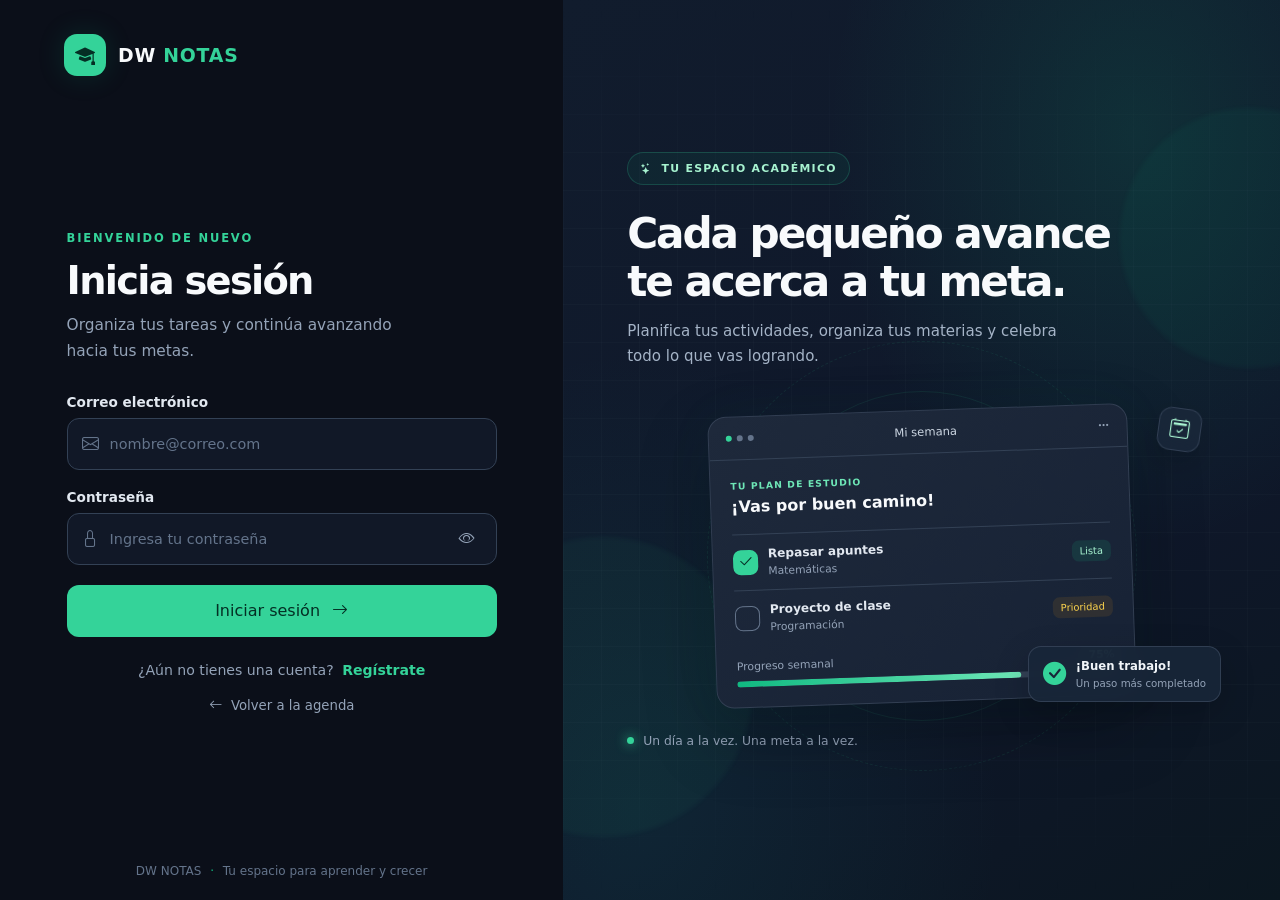
==== login.html @ 7bb685fa "implementacion login frontend, integracion a banner de la agenda" ====
<!DOCTYPE html>
<html lang="es">

<head>
    <meta charset="UTF-8">
    <meta name="viewport" content="width=device-width, initial-scale=1.0">
    <meta name="theme-color" content="#0B0F19">
    <title>Acceso | DW NOTAS</title>

    <link href="https://cdn.jsdelivr.net/npm/bootstrap-icons@1.11.3/font/bootstrap-icons.min.css" rel="stylesheet">
    <link rel="stylesheet" href="./css/root.css">
    <link rel="stylesheet" href="./css/auth/auth.css">
</head>

<body class="auth-body">
    <main class="auth-layout" id="auth-layout">
        <section class="auth-form-panel" aria-label="Formulario de acceso">
            <a class="auth-brand" href="./login.html" aria-label="DW NOTAS, inicio">
                <span class="auth-brand-icon"><i class="bi bi-mortarboard-fill"></i></span>
                <span>DW <strong>NOTAS</strong></span>
            </a>

            <div class="auth-form-wrap">
                <div class="auth-heading">
                    <span class="eyebrow" id="form-eyebrow">BIENVENIDO DE NUEVO</span>
                    <h1 id="form-title">Inicia sesión</h1>
                    <p id="form-description">Organiza tus tareas y continúa avanzando hacia tus metas.</p>
                </div>

                <form id="login-form" class="auth-form" novalidate>
                    <div class="field-group">
                        <label for="login-email">Correo electrónico</label>
                        <div class="input-wrap">
                            <i class="bi bi-envelope" aria-hidden="true"></i>
                            <input type="email" id="login-email" name="email" placeholder="nombre@correo.com"
                                autocomplete="email" required>
                        </div>
                        <small class="field-error" id="login-email-error"></small>
                    </div>

                    <div class="field-group">
                        <div class="label-row">
                            <label for="login-password">Contraseña</label>
                        </div>
                        <div class="input-wrap">
                            <i class="bi bi-lock" aria-hidden="true"></i>
                            <input type="password" id="login-password" name="password"
                                placeholder="Ingresa tu contraseña" autocomplete="current-password" required
                                minlength="8">
                            <button class="password-toggle" type="button" data-toggle-password="login-password"
                                aria-label="Mostrar contraseña" title="Mostrar contraseña">
                                <i class="bi bi-eye" aria-hidden="true"></i>
                            </button>
                        </div>
                        <small class="field-error" id="login-password-error"></small>
                    </div>

                    <p class="form-message" id="login-message" role="status" aria-live="polite"></p>

                    <button class="auth-submit" type="submit">
                        <span>Iniciar sesión</span>
                        <i class="bi bi-arrow-right" aria-hidden="true"></i>
                    </button>
                </form>

                <form id="register-form" class="auth-form" hidden novalidate>
                    <div class="field-group">
                        <label for="register-name">Nombre completo</label>
                        <div class="input-wrap">
                            <i class="bi bi-person" aria-hidden="true"></i>
                            <input type="text" id="register-name" name="name" placeholder="Tu nombre"
                                autocomplete="name" maxlength="100" required>
                        </div>
                        <small class="field-error" id="register-name-error"></small>
                    </div>

                    <div class="field-group">
                        <label for="register-email">Correo electrónico</label>
                        <div class="input-wrap">
                            <i class="bi bi-envelope" aria-hidden="true"></i>
                            <input type="email" id="register-email" name="email" placeholder="nombre@correo.com"
                                autocomplete="email" required>
                        </div>
                        <small class="field-error" id="register-email-error"></small>
                    </div>

                    <div class="field-group">
                        <label for="register-password">Contraseña</label>
                        <div class="input-wrap">
                            <i class="bi bi-lock" aria-hidden="true"></i>
                            <input type="password" id="register-password" name="password"
                                placeholder="Mínimo 8 caracteres" autocomplete="new-password" minlength="8" required>
                            <button class="password-toggle" type="button" data-toggle-password="register-password"
                                aria-label="Mostrar contraseña" title="Mostrar contraseña">
                                <i class="bi bi-eye" aria-hidden="true"></i>
                            </button>
                        </div>
                        <small class="field-error" id="register-password-error"></small>
                    </div>

                    <div class="field-group">
                        <label for="register-confirm-password">Confirmar contraseña</label>
                        <div class="input-wrap">
                            <i class="bi bi-shield-lock" aria-hidden="true"></i>
                            <input type="password" id="register-confirm-password" name="confirmPassword"
                                placeholder="Repite tu contraseña" autocomplete="new-password" required>
                            <button class="password-toggle" type="button"
                                data-toggle-password="register-confirm-password" aria-label="Mostrar contraseña"
                                title="Mostrar contraseña">
                                <i class="bi bi-eye" aria-hidden="true"></i>
                            </button>
                        </div>
                        <small class="field-error" id="register-confirm-password-error"></small>
                    </div>

                    <p class="form-message" id="register-message" role="status" aria-live="polite"></p>

                    <button class="auth-submit" type="submit">
                        <span>Crear cuenta</span>
                        <i class="bi bi-arrow-right" aria-hidden="true"></i>
                    </button>
                </form>

                <p class="auth-switch" id="auth-switch">
                    ¿Aún no tienes una cuenta?
                    <button type="button" id="show-register">Regístrate</button>
                </p>
                <p class="auth-back"><a href="./index.html"><i class="bi bi-arrow-left"></i> Volver a la agenda</a></p>
            </div>

            <p class="auth-footer">DW NOTAS <span>·</span> Tu espacio para aprender y crecer</p>
        </section>

        <aside class="auth-visual-panel" aria-label="Mensaje de bienvenida">
            <div class="visual-glow visual-glow-one"></div>
            <div class="visual-glow visual-glow-two"></div>
            <div class="visual-content">
                <div class="visual-mark"><i class="bi bi-stars"></i> TU ESPACIO ACADÉMICO</div>
                <h2 id="visual-title">Cada pequeño avance<br>te acerca a tu meta.</h2>
                <p id="visual-description">Planifica tus actividades, organiza tus materias y celebra todo lo que vas
                    logrando.</p>

                <div class="study-illustration" aria-hidden="true">
                    <div class="illustration-orbit orbit-one"></div>
                    <div class="illustration-orbit orbit-two"></div>
                    <div class="study-window">
                        <div class="window-top">
                            <div class="window-dots"><span></span><span></span><span></span></div>
                            <span>Mi semana</span>
                            <i class="bi bi-three-dots"></i>
                        </div>
                        <div class="window-body">
                            <div class="window-greeting">
                                <span class="mini-label">TU PLAN DE ESTUDIO</span>
                                <strong>¡Vas por buen camino!</strong>
                            </div>
                            <div class="task-line">
                                <span class="task-check"><i class="bi bi-check2"></i></span>
                                <span class="task-copy"><b>Repasar apuntes</b><small>Matemáticas</small></span>
                                <span class="task-status">Lista</span>
                            </div>
                            <div class="task-line">
                                <span class="task-check task-check-empty"></span>
                                <span class="task-copy"><b>Proyecto de clase</b><small>Programación</small></span>
                                <span class="task-priority">Prioridad</span>
                            </div>
                            <div class="progress-caption"><span>Progreso semanal</span><b>75%</b></div>
                            <div class="mini-progress"><span></span></div>
                        </div>
                    </div>
                    <div class="floating-note note-check"><i class="bi bi-check-circle-fill"></i><span><b>¡Buen
                                trabajo!</b><small>Un paso más completado</small></span></div>
                    <div class="floating-note note-calendar"><i class="bi bi-calendar2-check"></i></div>
                </div>

                <div class="visual-bottom"><span></span> Un día a la vez. Una meta a la vez.</div>
            </div>
        </aside>
    </main>

    <script src="./js/auth/auth.js"></script>
</body>

</html>
---- css/root.css ----
:root {
    
    --verde-neon: #10B981;
    --verde-neon-glow: #34D399;

   
    --azul-oscuro: #0F172A;
    --azul-secundario: #1E293B;
    --fondo: #0B0F19;
    --superficie-card: #1E293B;


    --texto: #F8FAFC;
    --texto-secundario: #94A3B8;
    --borde: #334155;

    
    --blanco: #FFFFFF;
    --alerta-naranja: #F59E0B;
}
---- css/auth/auth.css ----
:root {
    --auth-green: var(--verde-neon, #10B981);
    --auth-green-light: var(--verde-neon-glow, #34D399);
    --auth-bg: var(--fondo, #0B0F19);
    --auth-panel: var(--azul-secundario, #1E293B);
    --auth-text: var(--texto, #F8FAFC);
    --auth-muted: var(--texto-secundario, #94A3B8);
    --auth-border: var(--borde, #334155);
}

* {
    box-sizing: border-box;
}

.auth-body {
    margin: 0;
    min-height: 100vh;
    background: var(--auth-bg);
    color: var(--auth-text);
    font-family: Inter, system-ui, -apple-system, BlinkMacSystemFont, "Segoe UI", sans-serif;
}

.auth-body button,
.auth-body input {
    font: inherit;
}

.auth-body button,
.auth-body a {
    -webkit-tap-highlight-color: transparent;
}

.auth-layout {
    display: grid;
    grid-template-columns: minmax(410px, 0.88fr) minmax(480px, 1.12fr);
    min-height: 100vh;
    overflow: hidden;
}

.auth-form-panel {
    position: relative;
    display: flex;
    flex-direction: column;
    justify-content: space-between;
    padding: 34px clamp(28px, 5vw, 76px) 22px;
    background: var(--auth-bg);
    z-index: 1;
}

.auth-brand {
    display: inline-flex;
    align-items: center;
    gap: 12px;
    width: fit-content;
    color: var(--auth-text);
    text-decoration: none;
    font-size: 1.18rem;
    font-weight: 600;
    letter-spacing: .04em;
}

.auth-brand strong {
    color: var(--auth-green-light);
}

.auth-brand-icon {
    display: grid;
    place-items: center;
    width: 42px;
    height: 42px;
    border-radius: 13px;
    color: #052e24;
    background: var(--auth-green-light);
    box-shadow: 0 0 28px #10b98126;
    font-size: 1.25rem;
}

.auth-form-wrap {
    width: 100%;
    max-width: 430px;
    margin: 38px auto;
}

.auth-heading {
    margin-bottom: 30px;
}

.eyebrow {
    color: var(--auth-green-light);
    font-size: .72rem;
    font-weight: 800;
    letter-spacing: .16em;
}

.auth-heading h1 {
    margin: 12px 0 10px;
    font-size: clamp(2rem, 3vw, 2.6rem);
    font-weight: 750;
    letter-spacing: -.045em;
}

.auth-heading p {
    margin: 0;
    max-width: 370px;
    color: var(--auth-muted);
    font-size: .96rem;
    line-height: 1.65;
}

.auth-form {
    display: grid;
    gap: 19px;
}

.auth-form[hidden] {
    display: none;
}

.field-group {
    min-width: 0;
}

.field-group>label,
.label-row>label {
    display: block;
    margin-bottom: 8px;
    color: #E2E8F0;
    font-size: .85rem;
    font-weight: 600;
}

.label-row {
    display: flex;
    justify-content: space-between;
    align-items: center;
}

.input-wrap {
    display: flex;
    align-items: center;
    min-height: 52px;
    padding: 0 14px;
    gap: 11px;
    border: 1px solid var(--auth-border);
    border-radius: 12px;
    background: #111827;
    transition: border-color .2s, box-shadow .2s, background .2s;
}

.input-wrap:focus-within {
    border-color: var(--auth-green);
    background: #111b28;
    box-shadow: 0 0 0 3px #10b98120;
}

.input-wrap>i {
    color: #64748B;
    font-size: 1.05rem;
}

.input-wrap input {
    width: 100%;
    min-width: 0;
    padding: 14px 0;
    border: 0;
    outline: 0;
    color: var(--auth-text);
    background: transparent;
    font-size: .9rem;
}

.input-wrap input::placeholder {
    color: #64748B;
}

.password-toggle {
    display: grid;
    flex: 0 0 30px;
    place-items: center;
    width: 30px;
    height: 34px;
    padding: 0;
    border: 0;
    color: var(--auth-muted);
    background: transparent;
    cursor: pointer;
}

.password-toggle:hover {
    color: var(--auth-green-light);
}

.field-error {
    display: block;
    min-height: 0;
    margin-top: 5px;
    color: #FDA4AF;
    font-size: .76rem;
}

.field-error:empty {
    display: none;
}

.input-wrap.invalid {
    border-color: #FB7185;
}

.form-message {
    margin: -5px 0 0;
    color: var(--auth-muted);
    font-size: .84rem;
    line-height: 1.5;
}

.form-message:empty {
    display: none;
}

.form-message.error {
    color: #FDA4AF;
}

.form-message.success {
    color: var(--auth-green-light);
}

.auth-submit {
    display: flex;
    align-items: center;
    justify-content: center;
    gap: 12px;
    min-height: 52px;
    margin-top: 1px;
    padding: 0 20px;
    border: 0;
    border-radius: 12px;
    color: #042F24;
    background: var(--auth-green-light);
    font-weight: 750;
    cursor: pointer;
    transition: transform .2s, box-shadow .2s, background .2s;
}

.auth-submit:hover {
    transform: translateY(-1px);
    background: #6EE7B7;
    box-shadow: 0 10px 28px #10b98126;
}

.auth-submit:focus-visible,
.auth-switch button:focus-visible,
.password-toggle:focus-visible {
    outline: 2px solid var(--auth-green-light);
    outline-offset: 3px;
}

.auth-switch {
    margin: 25px 0 0;
    color: var(--auth-muted);
    text-align: center;
    font-size: .88rem;
}

.auth-switch button {
    padding: 0 0 0 4px;
    border: 0;
    color: var(--auth-green-light);
    background: transparent;
    font-weight: 700;
    cursor: pointer;
}

.auth-switch button:hover {
    text-decoration: underline;
}

.auth-back {
    margin: 20px 0 0;
    text-align: center;
    font-size: .83rem;
}

.auth-back a {
    color: #94A3B8;
    text-decoration: none;
}

.auth-back a:hover {
    color: var(--auth-green-light);
}

.auth-back i {
    margin-right: 5px;
}

.auth-footer {
    margin: 0;
    color: #64748B;
    text-align: center;
    font-size: .75rem;
}

.auth-footer span {
    padding: 0 5px;
    color: var(--auth-green);
}

.auth-visual-panel {
    position: relative;
    display: flex;
    align-items: center;
    justify-content: center;
    min-width: 0;
    padding: 50px clamp(28px, 5vw, 76px);
    overflow: hidden;
    background:
        radial-gradient(ellipse at 80% 15%, #10b98124, transparent 38%),
        radial-gradient(ellipse at 10% 90%, #0f766e26, transparent 40%),
        linear-gradient(145deg, #111C2D, #0F172A 65%, #0B1720);
}

.auth-visual-panel::before {
    position: absolute;
    inset: 0;
    background-image: linear-gradient(#94A3B808 1px, transparent 1px), linear-gradient(90deg, #94A3B808 1px, transparent 1px);
    background-size: 38px 38px;
    mask-image: linear-gradient(to bottom, transparent, #000 20%, #000 80%, transparent);
    content: "";
}

.visual-glow {
    position: absolute;
    border-radius: 50%;
    filter: blur(2px);
    pointer-events: none;
}

.visual-glow-one {
    top: 12%;
    right: -100px;
    width: 260px;
    height: 260px;
    background: #10b9810d;
}

.visual-glow-two {
    bottom: 7%;
    left: -110px;
    width: 300px;
    height: 300px;
    background: #34d3990c;
}

.visual-content {
    position: relative;
    z-index: 1;
    width: 100%;
    max-width: 590px;
}

.visual-mark {
    display: inline-flex;
    align-items: center;
    gap: 9px;
    padding: 9px 12px;
    border: 1px solid #34D39935;
    border-radius: 999px;
    color: #A7F3D0;
    background: #10B98112;
    font-size: .68rem;
    font-weight: 800;
    letter-spacing: .12em;
}

.visual-content h2 {
    margin: 25px 0 13px;
    color: #F8FAFC;
    font-size: clamp(2rem, 3.3vw, 3rem);
    font-weight: 780;
    line-height: 1.13;
    letter-spacing: -.05em;
}

.visual-content>p {
    max-width: 430px;
    margin: 0;
    color: #A5B4C7;
    line-height: 1.7;
    font-size: .94rem;
}

.study-illustration {
    position: relative;
    min-height: 340px;
    margin: 16px 0 8px;
    display: grid;
    place-items: center;
}

.illustration-orbit {
    position: absolute;
    border: 1px solid #34D39918;
    border-radius: 50%;
}

.orbit-one {
    width: 330px;
    height: 330px;
}

.orbit-two {
    width: 430px;
    height: 430px;
    border-style: dashed;
}

.study-window {
    position: relative;
    z-index: 1;
    width: min(100%, 420px);
    border: 1px solid #64748B50;
    border-radius: 18px;
    overflow: hidden;
    background: linear-gradient(145deg, #1E293B, #172235);
    box-shadow: 0 28px 70px #00000040, 0 0 55px #10b9810b;
    transform: rotate(-2deg);
}

.window-top {
    display: flex;
    align-items: center;
    justify-content: space-between;
    padding: 14px 17px;
    border-bottom: 1px solid #334155;
    color: #CBD5E1;
    font-size: .72rem;
}

.window-dots {
    display: flex;
    gap: 5px;
}

.window-dots span {
    width: 6px;
    height: 6px;
    border-radius: 50%;
    background: #64748B;
}

.window-dots span:first-child {
    background: #34D399;
}

.window-top>i {
    color: #94A3B8;
}

.window-body {
    padding: 20px;
}

.window-greeting {
    display: grid;
    gap: 6px;
    margin-bottom: 18px;
}

.mini-label {
    color: #6EE7B7;
    font-size: .58rem;
    font-weight: 800;
    letter-spacing: .12em;
}

.window-greeting strong {
    font-size: 1rem;
}

.task-line {
    display: flex;
    align-items: center;
    gap: 10px;
    padding: 12px 0;
    border-top: 1px solid #334155;
}

.task-check {
    display: grid;
    flex: 0 0 25px;
    place-items: center;
    width: 25px;
    height: 25px;
    border-radius: 8px;
    color: #052E24;
    background: #34D399;
}

.task-check-empty {
    border: 1px solid #64748B;
    background: transparent;
}

.task-copy {
    display: grid;
    flex: 1;
    gap: 4px;
    min-width: 0;
}

.task-copy b {
    overflow: hidden;
    color: #E2E8F0;
    font-size: .76rem;
    font-weight: 650;
    text-overflow: ellipsis;
    white-space: nowrap;
}

.task-copy small {
    color: #94A3B8;
    font-size: .67rem;
}

.task-status {
    padding: 5px 8px;
    border-radius: 7px;
    color: #A7F3D0;
    background: #10B9811F;
    font-size: .62rem;
}

.task-priority {
    padding: 5px 8px;
    border-radius: 7px;
    color: #FCD34D;
    background: #F59E0B1A;
    font-size: .62rem;
}

.progress-caption {
    display: flex;
    justify-content: space-between;
    margin: 14px 0 8px;
    color: #94A3B8;
    font-size: .68rem;
}

.progress-caption b {
    color: #A7F3D0;
}

.mini-progress {
    height: 6px;
    border-radius: 99px;
    overflow: hidden;
    background: #334155;
}

.mini-progress span {
    display: block;
    width: 75%;
    height: 100%;
    border-radius: inherit;
    background: linear-gradient(90deg, #10B981, #6EE7B7);
}

.floating-note {
    position: absolute;
    z-index: 2;
    display: flex;
    align-items: center;
    gap: 10px;
    border: 1px solid #64748B55;
    border-radius: 13px;
    background: #182638ed;
    box-shadow: 0 12px 35px #00000030;
    backdrop-filter: blur(12px);
}

.note-check {
    right: -5px;
    bottom: 24px;
    padding: 12px 14px;
}

.note-check>i {
    color: #34D399;
    font-size: 1.45rem;
}

.note-check span {
    display: grid;
    gap: 4px;
}

.note-check b {
    color: #F1F5F9;
    font-size: .73rem;
}

.note-check small {
    color: #94A3B8;
    font-size: .64rem;
}

.note-calendar {
    top: 22px;
    right: 15px;
    display: grid;
    place-items: center;
    width: 43px;
    height: 43px;
    color: #A7F3D0;
    font-size: 1.2rem;
    transform: rotate(8deg);
}

.visual-bottom {
    display: flex;
    align-items: center;
    gap: 9px;
    color: #94A3B8;
    font-size: .77rem;
}

.visual-bottom span {
    width: 7px;
    height: 7px;
    border-radius: 50%;
    background: #34D399;
    box-shadow: 0 0 12px #34D399;
}


.auth-layout.register-mode {
    grid-template-columns: minmax(480px, 1.12fr) minmax(410px, .88fr);
}

.auth-layout.register-mode .auth-form-panel {
    order: 2;
}

.auth-layout.register-mode .auth-visual-panel {
    order: 1;
}

.auth-layout.register-mode .study-window {
    transform: rotate(2deg);
}

@media (max-width: 1050px) {
    .auth-layout {
        grid-template-columns: minmax(360px, .95fr) minmax(380px, 1.05fr);
    }

    .auth-layout.register-mode {
        grid-template-columns: minmax(380px, 1.05fr) minmax(360px, .95fr);
    }

    .auth-form-panel {
        padding-inline: 30px;
    }

    .auth-visual-panel {
        padding-inline: 28px;
    }

    .visual-content h2 {
        font-size: 2.2rem;
    }

    .study-illustration {
        min-height: 300px;
    }

    .orbit-two {
        width: 370px;
        height: 370px;
    }
}

@media (max-width: 760px) {

    .auth-layout,
    .auth-layout.register-mode {
        display: block;
        min-height: 100vh;
    }

    .auth-visual-panel {
        display: none;
    }

    .auth-form-panel {
        min-height: 100vh;
        padding: 24px 22px 18px;
    }

    .auth-form-wrap {
        max-width: 430px;
        margin: 44px auto;
    }

    .auth-heading h1 {
        font-size: 2.15rem;
    }

    .auth-footer {
        padding-top: 12px;
    }
}

@media (max-width: 380px) {
    .auth-form-panel {
        padding-inline: 17px;
    }

    .auth-heading h1 {
        font-size: 1.9rem;
    }

    .auth-switch {
        font-size: .82rem;
    }
}

@media (prefers-reduced-motion: reduce) {

    *,
    *::before,
    *::after {
        scroll-behavior: auto !important;
        transition-duration: .01ms !important;
    }
}
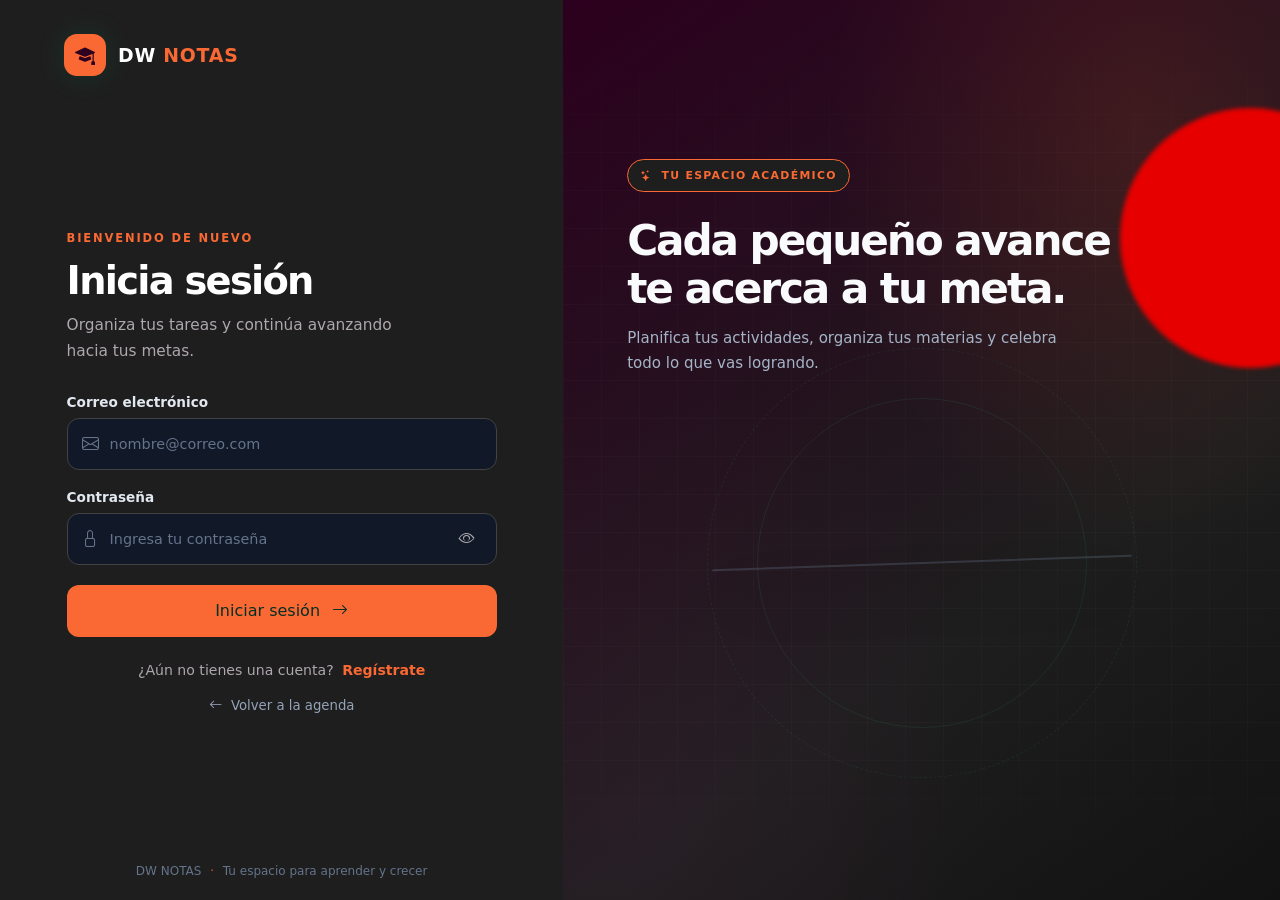
==== commit 169089d7: "refactorizacion color, tarjetas panel HOY" ====
--- a/login.html
+++ b/login.html
@@ -144,37 +144,9 @@
                     <div class="illustration-orbit orbit-one"></div>
                     <div class="illustration-orbit orbit-two"></div>
                     <div class="study-window">
-                        <div class="window-top">
-                            <div class="window-dots"><span></span><span></span><span></span></div>
-                            <span>Mi semana</span>
-                            <i class="bi bi-three-dots"></i>
-                        </div>
-                        <div class="window-body">
-                            <div class="window-greeting">
-                                <span class="mini-label">TU PLAN DE ESTUDIO</span>
-                                <strong>¡Vas por buen camino!</strong>
-                            </div>
-                            <div class="task-line">
-                                <span class="task-check"><i class="bi bi-check2"></i></span>
-                                <span class="task-copy"><b>Repasar apuntes</b><small>Matemáticas</small></span>
-                                <span class="task-status">Lista</span>
-                            </div>
-                            <div class="task-line">
-                                <span class="task-check task-check-empty"></span>
-                                <span class="task-copy"><b>Proyecto de clase</b><small>Programación</small></span>
-                                <span class="task-priority">Prioridad</span>
-                            </div>
-                            <div class="progress-caption"><span>Progreso semanal</span><b>75%</b></div>
-                            <div class="mini-progress"><span></span></div>
-                        </div>
                     </div>
-                    <div class="floating-note note-check"><i class="bi bi-check-circle-fill"></i><span><b>¡Buen
-                                trabajo!</b><small>Un paso más completado</small></span></div>
-                    <div class="floating-note note-calendar"><i class="bi bi-calendar2-check"></i></div>
+
                 </div>
-
-                <div class="visual-bottom"><span></span> Un día a la vez. Una meta a la vez.</div>
-            </div>
         </aside>
     </main>
 
--- a/css/root.css
+++ b/css/root.css
@@ -1,4 +1,24 @@
+:root {
+    
+    --verde-neon: var(--acento-principal, #E95420);
+    --verde-neon-glow: var(--acento-glow, #FA6933);
 
+   
+    --azul-oscuro: var(--menu-fondo, #2C001E);
+    --azul-secundario: var(--menu-activo, #5E2750);
+    --fondo: #1E1E1E;
+    --superficie-card: #2D2D2D;
+
+
+    --texto: #FFFFFF;
+    --texto-secundario: #AEA7AE;
+    --borde: #424242;
+
+    
+    --blanco: #FFFFFF;
+    --alerta-naranja: var(--alerta-green, #38C172);
+}
+/*
 :root {
     
     --verde-neon: #10B981;
@@ -18,4 +38,28 @@
     
     --blanco: #FFFFFF;
     --alerta-naranja: #F59E0B;
-}+}
+    */
+/*
+:root {
+    
+    --acento-principal: #FF6B4A;
+    --acento-glow: #FF8E72;
+
+   
+    --menu-fondo: #2B2D42;
+    --menu-activo: #4A4E69;
+    --fondo: #FDFBF7;
+    --superficie-card: #FFFFFF;
+
+
+    --texto: #2B2D42;
+    --texto-secundario: #6C757D;
+    --borde: #334155;
+
+    
+    --blanco: #FFFFFF;
+    --alerta-coral: #F59E0B;
+}
+*/
+
--- a/css/auth/auth.css
+++ b/css/auth/auth.css
@@ -1,11 +1,11 @@
 :root {
-    --auth-green: var(--verde-neon, #10B981);
-    --auth-green-light: var(--verde-neon-glow, #34D399);
-    --auth-bg: var(--fondo, #0B0F19);
-    --auth-panel: var(--azul-secundario, #1E293B);
+    --auth-green: var(--acento-principal, #E95420);
+    --auth-green-light: var(--acento-glow, #FA6933);
+    --auth-bg: var(--fondo, #1E1E1E);
+    --auth-panel: var(--menu-activo, #5E2750);
     --auth-text: var(--texto, #F8FAFC);
-    --auth-muted: var(--texto-secundario, #94A3B8);
-    --auth-border: var(--borde, #334155);
+    --auth-muted: var(--texto-secundario, #AEA7AE);
+    --auth-border: var(--borde, #424242);
 }
 
 * {
@@ -69,7 +69,7 @@
     width: 42px;
     height: 42px;
     border-radius: 13px;
-    color: #052e24;
+    color: #2C001E;
     background: var(--auth-green-light);
     box-shadow: 0 0 28px #10b98126;
     font-size: 1.25rem;
@@ -244,7 +244,7 @@
 
 .auth-submit:hover {
     transform: translateY(-1px);
-    background: #6EE7B7;
+    background: #ef4444;
     box-shadow: 0 10px 28px #10b98126;
 }
 
@@ -315,15 +315,16 @@
     padding: 50px clamp(28px, 5vw, 76px);
     overflow: hidden;
     background:
-        radial-gradient(ellipse at 80% 15%, #10b98124, transparent 38%),
-        radial-gradient(ellipse at 10% 90%, #0f766e26, transparent 40%),
-        linear-gradient(145deg, #111C2D, #0F172A 65%, #0B1720);
-}
+        radial-gradient(ellipse at 80% 15%, #e9542024, transparent 38%),
+        radial-gradient(ellipse at 10% 90%, #5e275026, transparent 40%),
+        linear-gradient(145deg, #2C001E, #1E1E1E 65%, #121212);
+}
+
 
 .auth-visual-panel::before {
     position: absolute;
     inset: 0;
-    background-image: linear-gradient(#94A3B808 1px, transparent 1px), linear-gradient(90deg, #94A3B808 1px, transparent 1px);
+    background-image: linear-gradient(#aea7ae08 1px, transparent 1px), linear-gradient(90deg, #aea7ae08 1px, transparent 1px);
     background-size: 38px 38px;
     mask-image: linear-gradient(to bottom, transparent, #000 20%, #000 80%, transparent);
     content: "";
@@ -341,7 +342,7 @@
     right: -100px;
     width: 260px;
     height: 260px;
-    background: #10b9810d;
+    background: #e60000;
 }
 
 .visual-glow-two {
@@ -349,7 +350,7 @@
     left: -110px;
     width: 300px;
     height: 300px;
-    background: #34d3990c;
+    background: #380829);
 }
 
 .visual-content {
@@ -364,10 +365,10 @@
     align-items: center;
     gap: 9px;
     padding: 9px 12px;
-    border: 1px solid #34D39935;
+    border: 1px solid #FA6933;
     border-radius: 999px;
-    color: #A7F3D0;
-    background: #10B98112;
+    color: #FA6933;
+    background: #1E1E1E;
     font-size: .68rem;
     font-weight: 800;
     letter-spacing: .12em;
@@ -468,7 +469,7 @@
 }
 
 .mini-label {
-    color: #6EE7B7;
+    color: #FA6933;
     font-size: .58rem;
     font-weight: 800;
     letter-spacing: .12em;
@@ -486,21 +487,9 @@
     border-top: 1px solid #334155;
 }
 
-.task-check {
-    display: grid;
-    flex: 0 0 25px;
-    place-items: center;
-    width: 25px;
-    height: 25px;
-    border-radius: 8px;
-    color: #052E24;
-    background: #34D399;
-}
-
-.task-check-empty {
-    border: 1px solid #64748B;
-    background: transparent;
-}
+
+
+
 
 .task-copy {
     display: grid;
@@ -526,8 +515,8 @@
 .task-status {
     padding: 5px 8px;
     border-radius: 7px;
-    color: #A7F3D0;
-    background: #10B9811F;
+    color: #1E1E1E;
+    background: #E95420;
     font-size: .62rem;
 }
 
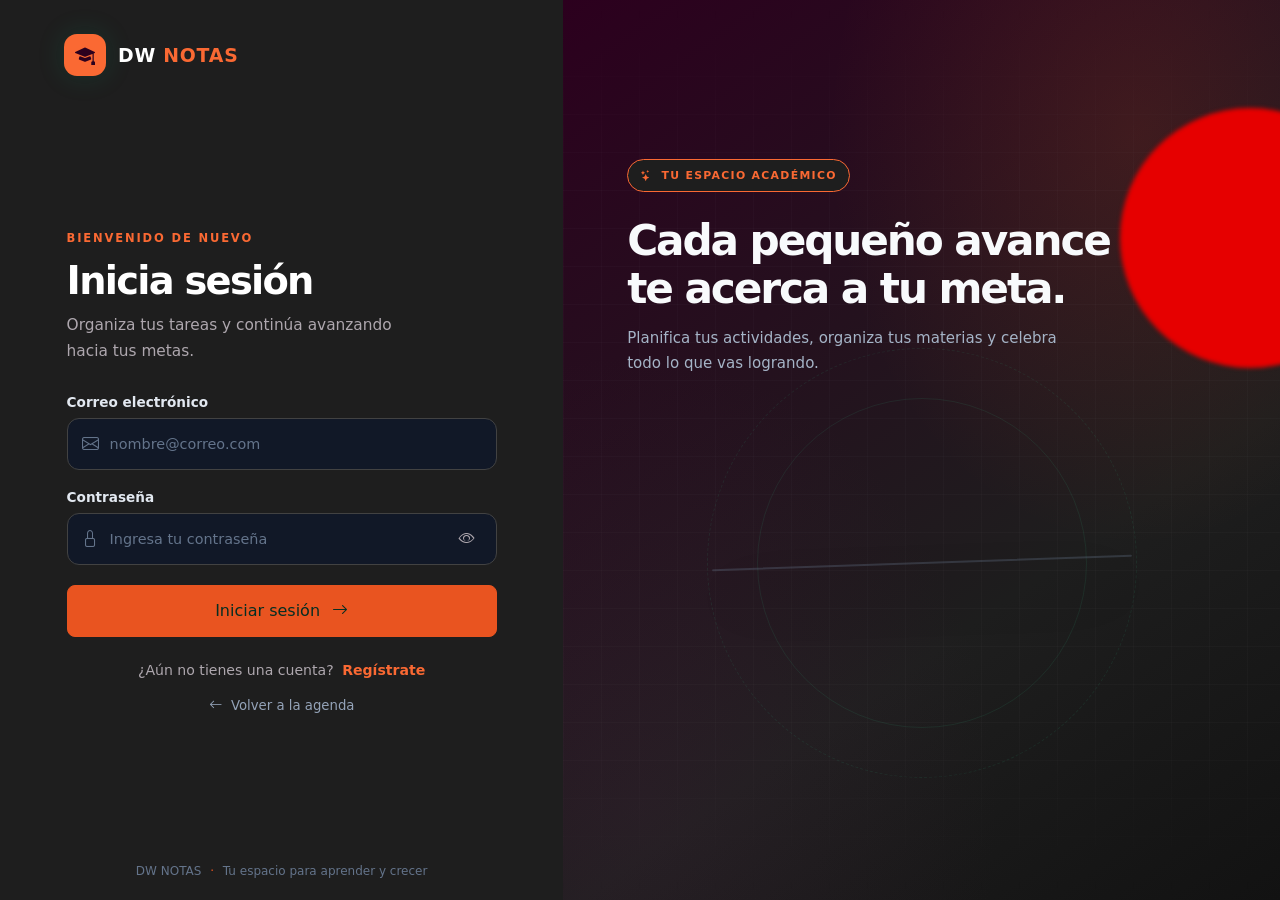
==== commit 251fe118: "Refactorizacion de estilos" ====
--- a/login.html
+++ b/login.html
@@ -57,7 +57,7 @@
 
                     <p class="form-message" id="login-message" role="status" aria-live="polite"></p>
 
-                    <button class="auth-submit" type="submit">
+                    <button class=" btn-principal auth-submit" type="submit">
                         <span>Iniciar sesión</span>
                         <i class="bi bi-arrow-right" aria-hidden="true"></i>
                     </button>
@@ -115,7 +115,7 @@
 
                     <p class="form-message" id="register-message" role="status" aria-live="polite"></p>
 
-                    <button class="auth-submit" type="submit">
+                    <button class="btn-principal auth-submit" type="submit">
                         <span>Crear cuenta</span>
                         <i class="bi bi-arrow-right" aria-hidden="true"></i>
                     </button>
--- a/css/root.css
+++ b/css/root.css
@@ -1,14 +1,12 @@
 :root {
     
-    --verde-neon: var(--acento-principal, #E95420);
-    --verde-neon-glow: var(--acento-glow, #FA6933);
-
+    --acento-principal: #E95420;
+    --acento-glow: #FA6933;
    
-    --azul-oscuro: var(--menu-fondo, #2C001E);
-    --azul-secundario: var(--menu-activo, #5E2750);
+    --menu-fondo: #2C001E;
+    --menu-activo: #5E2750;
     --fondo: #1E1E1E;
     --superficie-card: #2D2D2D;
-
 
     --texto: #FFFFFF;
     --texto-secundario: #AEA7AE;
@@ -16,50 +14,41 @@
 
     
     --blanco: #FFFFFF;
-    --alerta-naranja: var(--alerta-green, #38C172);
+    --alerta-green: #38C172;
 }
-/*
-:root {
-    
-    --verde-neon: #10B981;
-    --verde-neon-glow: #34D399;
-
-   
-    --azul-oscuro: #0F172A;
-    --azul-secundario: #1E293B;
-    --fondo: #0B0F19;
-    --superficie-card: #1E293B;
 
 
-    --texto: #F8FAFC;
-    --texto-secundario: #94A3B8;
-    --borde: #334155;
 
-    
-    --blanco: #FFFFFF;
-    --alerta-naranja: #F59E0B;
+/* Boton principal de eliminar */
+.boton-eliminar {
+    padding: 8px 14px;
+    margin-top: 12px;
+    border: 1px solid #ef4444;
+    border-radius: 8px;
+    background-color: transparent;
+    color: #ef4444;
+    cursor: pointer;
 }
-    */
-/*
-:root {
-    
-    --acento-principal: #FF6B4A;
-    --acento-glow: #FF8E72;
 
-   
-    --menu-fondo: #2B2D42;
-    --menu-activo: #4A4E69;
-    --fondo: #FDFBF7;
-    --superficie-card: #FFFFFF;
+.boton-eliminar:hover {
+    background-color: #ef4444;
+    color: #ffffff;
+}
 
 
-    --texto: #2B2D42;
-    --texto-secundario: #6C757D;
-    --borde: #334155;
+/* Boton naranja principal */
+.btn-principal {
+    background-color: var(--acento-principal);
+    color: #052E22;
+    border: 1px solid var(--acento-principal);
+    border-radius: 8px;
+    cursor: pointer;
+    font-weight: 700;
+    
+}
 
-    
-    --blanco: #FFFFFF;
-    --alerta-coral: #F59E0B;
-}
-*/
-
+.btn-principal:hover {
+    background-color: var(--acento-glow);
+    border-color: var(--acento-glow);
+    color: #052E22;
+}
--- a/css/auth/auth.css
+++ b/css/auth/auth.css
@@ -1,12 +1,3 @@
-:root {
-    --auth-green: var(--acento-principal, #E95420);
-    --auth-green-light: var(--acento-glow, #FA6933);
-    --auth-bg: var(--fondo, #1E1E1E);
-    --auth-panel: var(--menu-activo, #5E2750);
-    --auth-text: var(--texto, #F8FAFC);
-    --auth-muted: var(--texto-secundario, #AEA7AE);
-    --auth-border: var(--borde, #424242);
-}
 
 * {
     box-sizing: border-box;
@@ -15,8 +6,8 @@
 .auth-body {
     margin: 0;
     min-height: 100vh;
-    background: var(--auth-bg);
-    color: var(--auth-text);
+    background: var(--fondo);
+    color: var(--texto);
     font-family: Inter, system-ui, -apple-system, BlinkMacSystemFont, "Segoe UI", sans-serif;
 }
 
@@ -43,7 +34,7 @@
     flex-direction: column;
     justify-content: space-between;
     padding: 34px clamp(28px, 5vw, 76px) 22px;
-    background: var(--auth-bg);
+    background: var(--fondo);
     z-index: 1;
 }
 
@@ -52,7 +43,7 @@
     align-items: center;
     gap: 12px;
     width: fit-content;
-    color: var(--auth-text);
+    color: var(--texto);
     text-decoration: none;
     font-size: 1.18rem;
     font-weight: 600;
@@ -60,7 +51,7 @@
 }
 
 .auth-brand strong {
-    color: var(--auth-green-light);
+    color: var(--acento-glow);
 }
 
 .auth-brand-icon {
@@ -70,7 +61,7 @@
     height: 42px;
     border-radius: 13px;
     color: #2C001E;
-    background: var(--auth-green-light);
+    background: var(--acento-glow);
     box-shadow: 0 0 28px #10b98126;
     font-size: 1.25rem;
 }
@@ -86,7 +77,7 @@
 }
 
 .eyebrow {
-    color: var(--auth-green-light);
+    color: var(--acento-glow);
     font-size: .72rem;
     font-weight: 800;
     letter-spacing: .16em;
@@ -102,7 +93,7 @@
 .auth-heading p {
     margin: 0;
     max-width: 370px;
-    color: var(--auth-muted);
+    color: var(--texto-secundario);
     font-size: .96rem;
     line-height: 1.65;
 }
@@ -141,14 +132,14 @@
     min-height: 52px;
     padding: 0 14px;
     gap: 11px;
-    border: 1px solid var(--auth-border);
+    border: 1px solid var(--borde);
     border-radius: 12px;
     background: #111827;
     transition: border-color .2s, box-shadow .2s, background .2s;
 }
 
 .input-wrap:focus-within {
-    border-color: var(--auth-green);
+    border-color: var(--acento-principal);
     background: #111b28;
     box-shadow: 0 0 0 3px #10b98120;
 }
@@ -164,7 +155,7 @@
     padding: 14px 0;
     border: 0;
     outline: 0;
-    color: var(--auth-text);
+    color: var(--texto);
     background: transparent;
     font-size: .9rem;
 }
@@ -181,20 +172,20 @@
     height: 34px;
     padding: 0;
     border: 0;
-    color: var(--auth-muted);
+    color: var(--texto-secundario);
     background: transparent;
     cursor: pointer;
 }
 
 .password-toggle:hover {
-    color: var(--auth-green-light);
+    color: var(--acento-glow);
 }
 
 .field-error {
     display: block;
     min-height: 0;
     margin-top: 5px;
-    color: #FDA4AF;
+    color: var(--acento-principal);
     font-size: .76rem;
 }
 
@@ -203,12 +194,12 @@
 }
 
 .input-wrap.invalid {
-    border-color: #FB7185;
+    border-color: var(--acento-principal);
 }
 
 .form-message {
     margin: -5px 0 0;
-    color: var(--auth-muted);
+    color: var(--texto-secundario);
     font-size: .84rem;
     line-height: 1.5;
 }
@@ -218,11 +209,11 @@
 }
 
 .form-message.error {
-    color: #FDA4AF;
+    color: var(--acento-principal);
 }
 
 .form-message.success {
-    color: var(--auth-green-light);
+    color: var(--acento-glow);
 }
 
 .auth-submit {
@@ -233,31 +224,18 @@
     min-height: 52px;
     margin-top: 1px;
     padding: 0 20px;
-    border: 0;
-    border-radius: 12px;
-    color: #042F24;
-    background: var(--auth-green-light);
-    font-weight: 750;
-    cursor: pointer;
-    transition: transform .2s, box-shadow .2s, background .2s;
-}
-
-.auth-submit:hover {
-    transform: translateY(-1px);
-    background: #ef4444;
-    box-shadow: 0 10px 28px #10b98126;
 }
 
 .auth-submit:focus-visible,
 .auth-switch button:focus-visible,
 .password-toggle:focus-visible {
-    outline: 2px solid var(--auth-green-light);
+    outline: 2px solid var(--acento-glow);
     outline-offset: 3px;
 }
 
 .auth-switch {
     margin: 25px 0 0;
-    color: var(--auth-muted);
+    color: var(--texto-secundario);
     text-align: center;
     font-size: .88rem;
 }
@@ -265,7 +243,7 @@
 .auth-switch button {
     padding: 0 0 0 4px;
     border: 0;
-    color: var(--auth-green-light);
+    color: var(--acento-glow);
     background: transparent;
     font-weight: 700;
     cursor: pointer;
@@ -287,7 +265,7 @@
 }
 
 .auth-back a:hover {
-    color: var(--auth-green-light);
+    color: var(--acento-glow);
 }
 
 .auth-back i {
@@ -303,7 +281,7 @@
 
 .auth-footer span {
     padding: 0 5px;
-    color: var(--auth-green);
+    color: var(--acento-principal);
 }
 
 .auth-visual-panel {
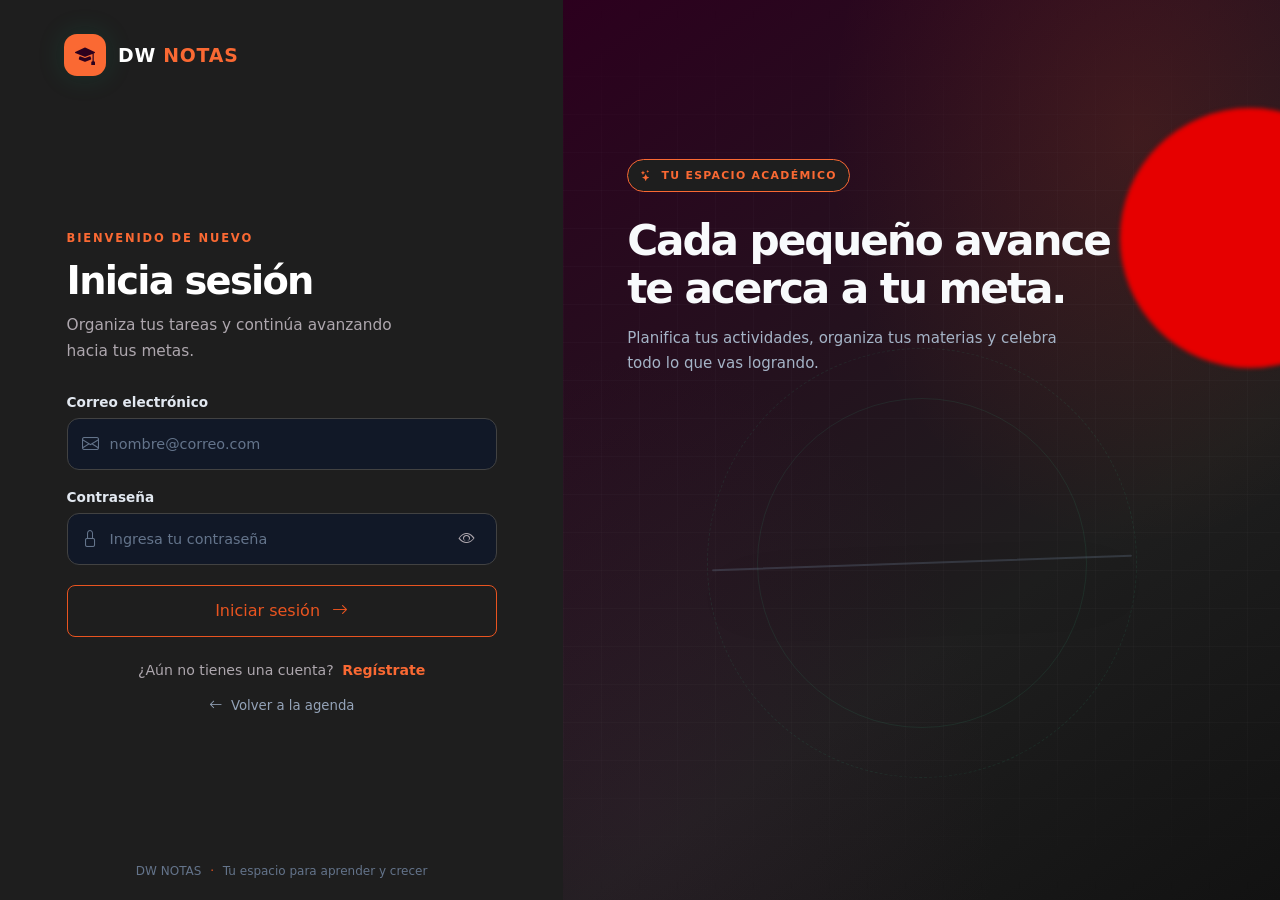
==== commit 17ff37ef: "refactorizacion" ====
--- a/login.html
+++ b/login.html
@@ -125,7 +125,7 @@
                     ¿Aún no tienes una cuenta?
                     <button type="button" id="show-register">Regístrate</button>
                 </p>
-                <p class="auth-back"><a href="./index.html"><i class="bi bi-arrow-left"></i> Volver a la agenda</a></p>
+                <p class="auth-back"><a href="./page/index.html"><i class="bi bi-arrow-left"></i> Volver a la agenda</a></p>
             </div>
 
             <p class="auth-footer">DW NOTAS <span>·</span> Tu espacio para aprender y crecer</p>
--- a/css/root.css
+++ b/css/root.css
@@ -36,10 +36,12 @@
 }
 
 
+
+
 /* Boton naranja principal */
 .btn-principal {
-    background-color: var(--acento-principal);
-    color: #052E22;
+    background-color: transparent;
+    color: var(--acento-principal);
     border: 1px solid var(--acento-principal);
     border-radius: 8px;
     cursor: pointer;
@@ -50,5 +52,186 @@
 .btn-principal:hover {
     background-color: var(--acento-glow);
     border-color: var(--acento-glow);
-    color: #052E22;
-}+    color: var(--texto);
+}
+
+
+/* Boton secundario (cancelar) */
+
+.btn-secundario {     
+    background-color: transparent;
+    color: var(--texto-secundario);
+    border: 1px solid var(--borde);
+    border-radius: 9px;
+
+    font-size: 14px;
+
+    transition:
+        background-color 0.2s ease,
+        color 0.2s ease,
+        border-color 0.2s ease;
+    
+}
+
+.btn-secundario:hover {
+    color: var(--acento-glow);
+    background-color: var(--menu-activo);
+    border-color: var(--acento-principal);
+}
+
+
+
+
+/* 
+   COMPONENTE GENERAL: TARJETAS
+ */
+
+.tarjeta-listado-actividad {
+    display: flex;
+    flex-direction: column;
+    height: 100%;
+    min-height: 300px;
+    padding: 20px;
+    background: var(--superficie-card);
+    border: 1px solid var(--borde);
+    border-radius: 14px;
+    overflow-wrap: anywhere;
+}
+
+.tarjeta-listado-actividad h3 {
+    margin-bottom: 10px;
+    color: var(--texto);
+    font-size: 1.1rem;
+    font-weight: 700;
+}
+
+.tarjeta-listado-actividad p {
+    color: var(--texto-secundario);
+    font-size: 0.92rem;
+}
+
+/*
+   COMPONENTE GENERAL: ETIQUETAS
+*/
+
+.detalles-listado-actividad {
+    display: flex;
+    flex-wrap: wrap;
+    gap: 8px;
+    margin: 14px 0;
+}
+
+.etiqueta-listado {
+    border: 1px solid var(--borde);
+    border-radius: 20px;
+    font-size: 0.8rem;
+    background: var(--fondo);
+    color: var(--texto-secundario); 
+}
+
+
+ /*COMPONENTE GENERAL: FILA DE ACCIONES*/
+
+.fila-acciones-actividad {
+    display: flex;
+    align-items: flex-end;
+    justify-content: space-between;
+    gap: 12px;
+    margin-top: auto;
+    padding-top: 16px;
+}
+
+/* Selector de estado */
+.campo-estado-actividad {
+    display: flex;
+    flex-direction: column;
+    align-items: flex-start;
+    width: 140px;
+    margin: 0;
+}
+
+.campo-estado-actividad .form-label {
+    margin-bottom: 5px;
+    color: var(--texto);
+    font-size: 13px;
+}
+
+.selector-estado-actividad {
+    width: 140px;
+    height: 45px; 
+    padding: 6px 28px 6px 10px;
+    color: var(--texto);
+    background-color: var(--fondo);
+    border: 1px solid var(--borde);
+    border-radius: 8px;
+    font-size: 13px;
+    font-weight: 600;
+}
+
+/* Contenedor de acciones */
+
+.acciones-listado-actividad {
+    display: flex;
+    align-items: flex-end;
+    margin: 0;
+    padding: 0;
+    border-color: var(--acento-principal);
+    color: var(--alerta-green);
+    border-color: var(--alerta-green);
+}
+
+
+/* Tarjeta de confirmación de eliminación */
+.modal-confirmacion {
+    background-color: var(--superficie-card);
+    color: var(--texto);
+    border: 1px solid var(--borde);
+    border-radius: 16px;
+    padding: 12px;
+}
+
+.icono-confirmacion-eliminar {
+    width: 58px;
+    height: 58px;
+    margin: 8px auto 18px;
+    display: flex;
+    align-items: center;
+    justify-content: center;
+    border-radius: 50%;
+    background-color: rgba(239, 68, 68, 0.15);
+    color: #EF4444;
+    font-size: 1.6rem;
+}
+
+.modal-confirmacion h5 {
+    color: var(--texto);
+    font-weight: 600;
+    margin-bottom: 12px;
+}
+
+.mensaje-confirmacion {
+    color: var(--texto-secundario);
+    font-size: 0.95rem;
+    line-height: 1.5;
+}
+
+.botones-confirmacion {
+    display: flex;
+    justify-content: center;
+    gap: 12px;
+    margin-top: 24px;
+}
+
+.btn-cancelar-eliminacion,
+.btn-confirmar-eliminacion {
+    flex: 1;
+    padding: 10px 16px;   
+   
+    font-weight: 600;
+    transition: background-color 0.2s ease;
+}
+
+
+
+
+
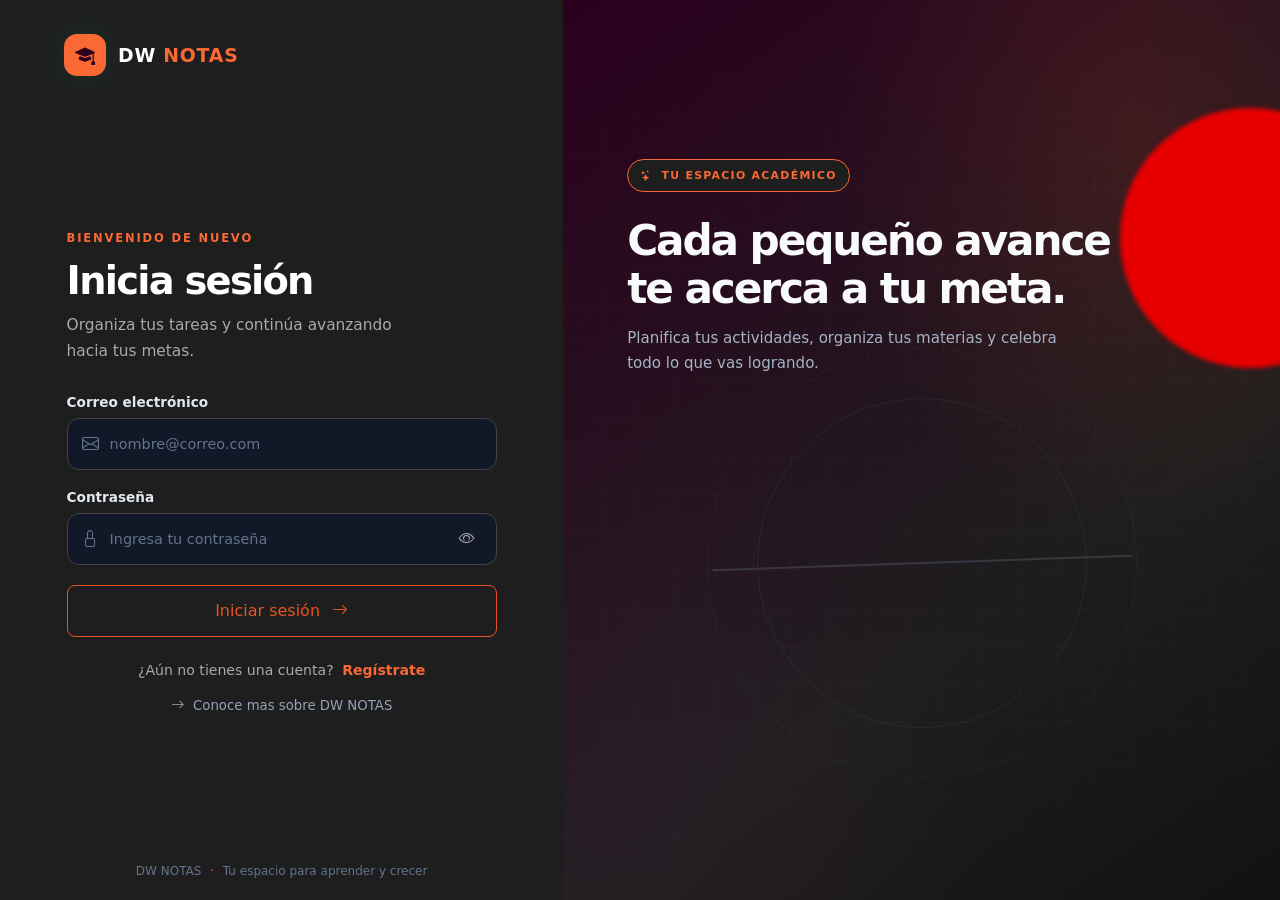
==== commit 3887e479: "implementacion de funcionalidades, integracion a backend" ====
--- a/login.html
+++ b/login.html
@@ -125,7 +125,7 @@
                     ¿Aún no tienes una cuenta?
                     <button type="button" id="show-register">Regístrate</button>
                 </p>
-                <p class="auth-back"><a href="./page/index.html"><i class="bi bi-arrow-left"></i> Volver a la agenda</a></p>
+                <p class="auth-back"><a href="#"><i class="bi bi-arrow-right"></i> Conoce mas sobre DW NOTAS </a></p>
             </div>
 
             <p class="auth-footer">DW NOTAS <span>·</span> Tu espacio para aprender y crecer</p>
@@ -150,7 +150,7 @@
         </aside>
     </main>
 
-    <script src="./js/auth/auth.js"></script>
+    <script type="module" src="./js/auth/auth.js"></script>
 </body>
 
 </html>
--- a/css/root.css
+++ b/css/root.css
@@ -235,3 +235,28 @@
 
 
 
+.estado-pendiente {
+    background-color: #b3b4b5;
+    color: #475569;
+}
+
+.estado-progreso {
+    background-color: #b3b4b5;
+    color: #c2410c;
+}
+
+.estado-completado {
+    background-color: var(--menu-activo);
+    color: var(--acento-glow);
+    border-color: var(--menu-fondo);
+    font-weight: 600;
+}
+
+.selector-estado-actividad.estado-completado:disabled {
+    background-color: rgba(172, 255, 47, 0.107);
+    color: var(--acento-glow);
+    border-color: var(--menu-fondo);
+    opacity: 1;
+    font-weight: 600;
+    cursor: not-allowed;
+}
